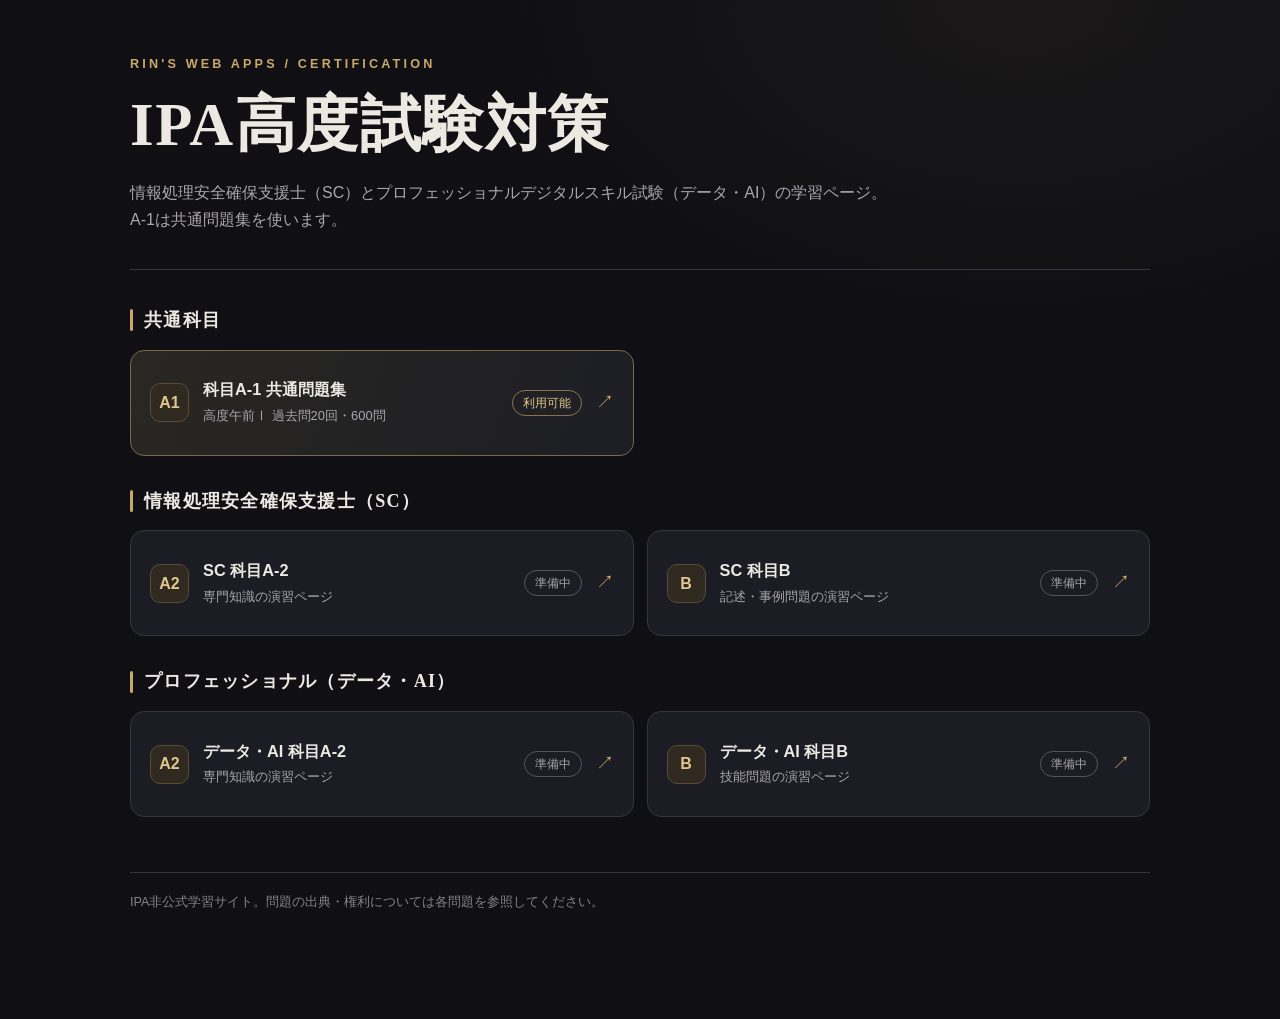
==== index.html @ ad16bf53 "Add files via upload" ====
<!doctype html>
<html lang="ja"><head><meta charset="utf-8"><meta name="viewport" content="width=device-width,initial-scale=1"><meta name="theme-color" content="#101014"><link rel="stylesheet" href="assets/portal.css"><title>IPA高度試験対策 | Rin’s Web Apps</title></head>
<body><div class="wrap">
<header><p class="eyebrow">RIN'S WEB APPS / CERTIFICATION</p><h1>IPA高度試験対策</h1>
<p class="intro">情報処理安全確保支援士（SC）とプロフェッショナルデジタルスキル試験（データ・AI）の学習ページ。A-1は共通問題集を使います。</p></header>
<hr class="top-rule">
<section class="course" aria-labelledby="common"><h2 class="heading" id="common">共通科目</h2><div class="cards"><a class="tile hero" href="a1/" aria-label="科目A-1 共通問題集：利用可能">
      <span class="glyph" aria-hidden="true">A1</span>
      <span class="content"><strong>科目A-1 共通問題集</strong><small>高度午前Ⅰ 過去問20回・600問</small></span>
      <span class="state ready">利用可能</span><span class="arrow" aria-hidden="true">↗</span>
    </a></div></section>
<section class="course" aria-labelledby="sc"><h2 class="heading" id="sc">情報処理安全確保支援士（SC）</h2><div class="cards"><a class="tile" href="sc/a2.html" aria-label="SC 科目A-2：準備中">
      <span class="glyph" aria-hidden="true">A2</span>
      <span class="content"><strong>SC 科目A-2</strong><small>専門知識の演習ページ</small></span>
      <span class="state">準備中</span><span class="arrow" aria-hidden="true">↗</span>
    </a><a class="tile" href="sc/b.html" aria-label="SC 科目B：準備中">
      <span class="glyph" aria-hidden="true">B</span>
      <span class="content"><strong>SC 科目B</strong><small>記述・事例問題の演習ページ</small></span>
      <span class="state">準備中</span><span class="arrow" aria-hidden="true">↗</span>
    </a></div></section>
<section class="course" aria-labelledby="pd"><h2 class="heading" id="pd">プロフェッショナル（データ・AI）</h2><div class="cards"><a class="tile" href="pd/data-ai/a2.html" aria-label="データ・AI 科目A-2：準備中">
      <span class="glyph" aria-hidden="true">A2</span>
      <span class="content"><strong>データ・AI 科目A-2</strong><small>専門知識の演習ページ</small></span>
      <span class="state">準備中</span><span class="arrow" aria-hidden="true">↗</span>
    </a><a class="tile" href="pd/data-ai/b.html" aria-label="データ・AI 科目B：準備中">
      <span class="glyph" aria-hidden="true">B</span>
      <span class="content"><strong>データ・AI 科目B</strong><small>技能問題の演習ページ</small></span>
      <span class="state">準備中</span><span class="arrow" aria-hidden="true">↗</span>
    </a></div></section>
<footer>IPA非公式学習サイト。問題の出典・権利については各問題を参照してください。</footer></div></body></html>
---- assets/portal.css ----
/* Landing and future-course pages. A-1 retains its original style.css. */
:root{color-scheme:dark;--bg:#101014;--panel:#1c1d24;--border:#343540;--text:#ece9e2;--muted:#aaa5ae;--gold:#c9a86a;--gold2:#e0c78f;--focus:#7db8ff}
*{box-sizing:border-box}
body{margin:0;min-height:100vh;background:radial-gradient(ellipse 800px 500px at 80% 0,rgba(201,168,106,.055),transparent 65%),var(--bg);font-family:-apple-system,BlinkMacSystemFont,"Hiragino Kaku Gothic ProN","Noto Sans JP",sans-serif;color:var(--text);line-height:1.7}
a{color:inherit;text-decoration:none} a:focus-visible{outline:2px solid var(--focus);outline-offset:4px}
.wrap{width:min(1020px,calc(100% - 36px));margin:0 auto;padding:54px 0 86px}
.eyebrow{font-size:.79rem;color:var(--gold);letter-spacing:.25em;font-weight:700;margin:0 0 10px}
h1{font-family:"Hiragino Mincho ProN","Yu Mincho",serif;font-size:clamp(2.25rem,5vw,3.8rem);font-weight:600;line-height:1.3;letter-spacing:.025em;margin:0 0 14px}
.intro{color:var(--muted);margin:0 0 36px;max-width:760px}.top-rule{border:0;border-top:1px solid var(--border);margin:0 0 35px}
.course{margin-top:30px}.heading{font-family:"Hiragino Mincho ProN","Yu Mincho",serif;letter-spacing:.07em;font-size:1.13rem;margin:0 0 14px;display:flex;align-items:center;gap:11px}.heading:before{content:"";height:22px;width:3px;background:var(--gold);border-radius:2px}
.cards{display:grid;grid-template-columns:repeat(2,minmax(0,1fr));gap:13px}.tile{display:flex;align-items:center;gap:14px;border:1px solid var(--border);border-radius:14px;padding:18px 19px;background:var(--panel);transition:background .16s,border-color .16s,transform .16s;min-height:106px}
.tile:hover{background:#24252d;border-color:#8a734a;transform:translateY(-1px)}.tile.hero{border-color:#7c6846;background:linear-gradient(110deg,#292722,#1d1e25)}
.tile .glyph{display:grid;place-items:center;flex:none;height:39px;width:39px;border-radius:10px;color:var(--gold2);border:1px solid #594b34;background:#302920;font-weight:700}
.tile .content{flex:1;min-width:0}.tile strong{display:block;font-size:1.02rem;line-height:1.45}.tile small{display:block;color:var(--muted);font-size:.81rem;margin-top:3px}.arrow{color:var(--gold);font-size:1.1rem}.state{font-size:.73rem;color:var(--muted);border:1px solid #57535b;border-radius:30px;padding:2px 10px;white-space:nowrap}
.state.ready{color:var(--gold2);border-color:#8a734a}
footer{border-top:1px solid var(--border);color:#85818a;font-size:.79rem;padding:19px 0;margin-top:55px}.back{display:inline-block;color:var(--muted);font-size:.89rem;margin-bottom:24px}.back:hover{color:var(--gold2)}.detail{border:1px solid var(--border);background:var(--panel);padding:29px;border-radius:17px;margin:24px 0 27px}.detail p{color:var(--muted)}.detail .status{display:inline-block;border:1px solid #7c6846;border-radius:30px;color:var(--gold2);font-size:.82rem;padding:3px 12px}.actions{display:flex;flex-wrap:wrap;gap:12px}.action{border:1px solid #8a734a;background:#302921;border-radius:10px;padding:11px 17px;color:var(--gold2);font-size:.92rem}.action.secondary{background:transparent;border-color:var(--border);color:var(--text)}
@media(max-width:680px){.wrap{padding-top:30px}.cards{grid-template-columns:1fr}.tile{min-height:90px;padding:14px}.state{padding:2px 7px}.detail{padding:19px}}
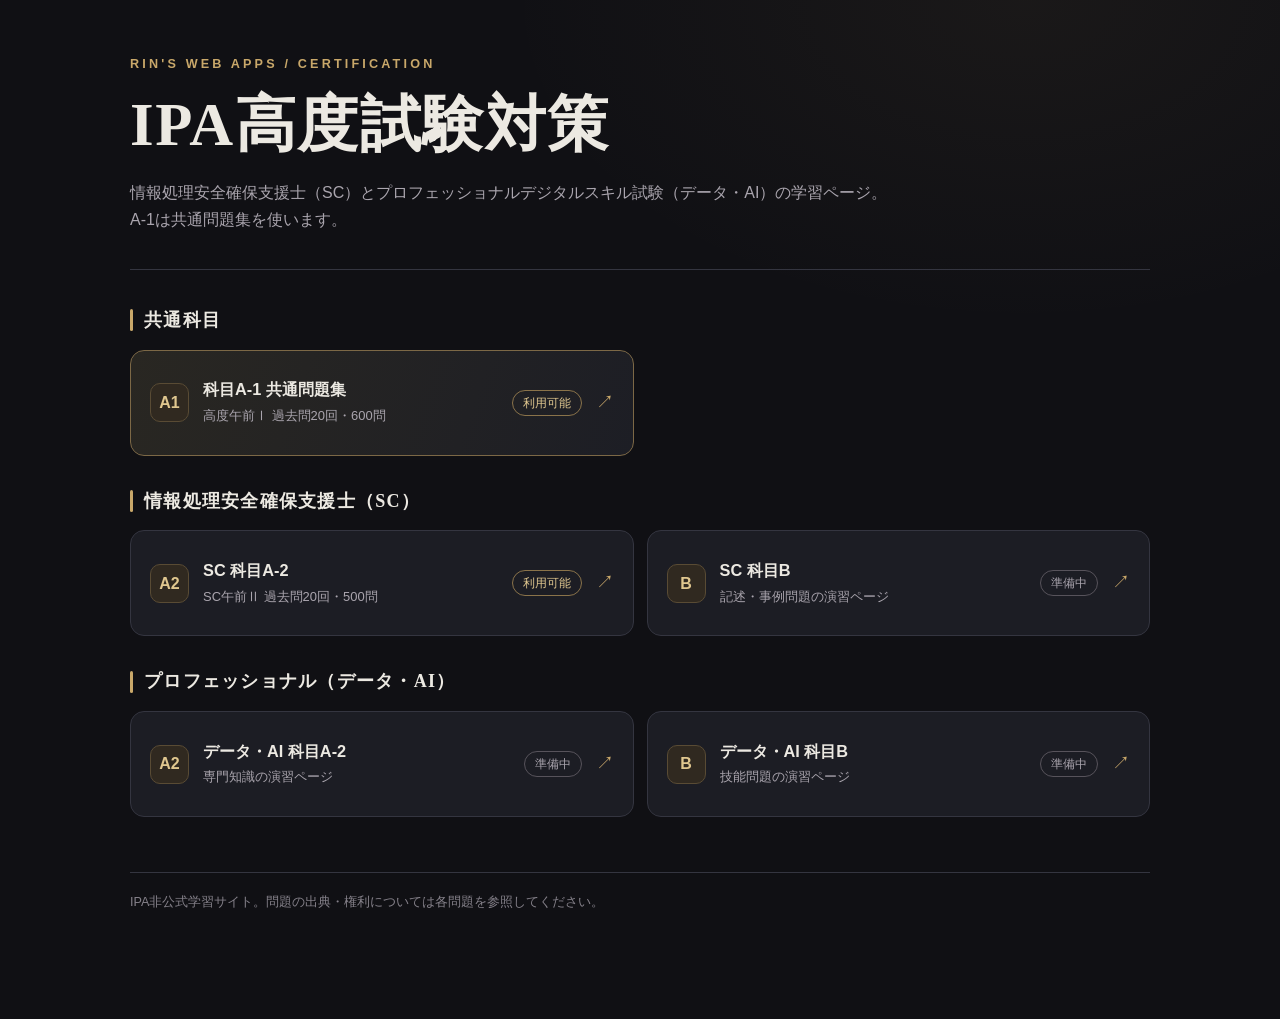
==== commit 4acf31a3: "Add files via upload" ====
--- a/index.html
+++ b/index.html
@@ -9,10 +9,10 @@
       <span class="content"><strong>科目A-1 共通問題集</strong><small>高度午前Ⅰ 過去問20回・600問</small></span>
       <span class="state ready">利用可能</span><span class="arrow" aria-hidden="true">↗</span>
     </a></div></section>
-<section class="course" aria-labelledby="sc"><h2 class="heading" id="sc">情報処理安全確保支援士（SC）</h2><div class="cards"><a class="tile" href="sc/a2.html" aria-label="SC 科目A-2：準備中">
+<section class="course" aria-labelledby="sc"><h2 class="heading" id="sc">情報処理安全確保支援士（SC）</h2><div class="cards"><a class="tile" href="sc/a2.html" aria-label="SC 科目A-2：500問利用可能">
       <span class="glyph" aria-hidden="true">A2</span>
-      <span class="content"><strong>SC 科目A-2</strong><small>専門知識の演習ページ</small></span>
-      <span class="state">準備中</span><span class="arrow" aria-hidden="true">↗</span>
+      <span class="content"><strong>SC 科目A-2</strong><small>SC午前Ⅱ 過去問20回・500問</small></span>
+      <span class="state ready">利用可能</span><span class="arrow" aria-hidden="true">↗</span>
     </a><a class="tile" href="sc/b.html" aria-label="SC 科目B：準備中">
       <span class="glyph" aria-hidden="true">B</span>
       <span class="content"><strong>SC 科目B</strong><small>記述・事例問題の演習ページ</small></span>
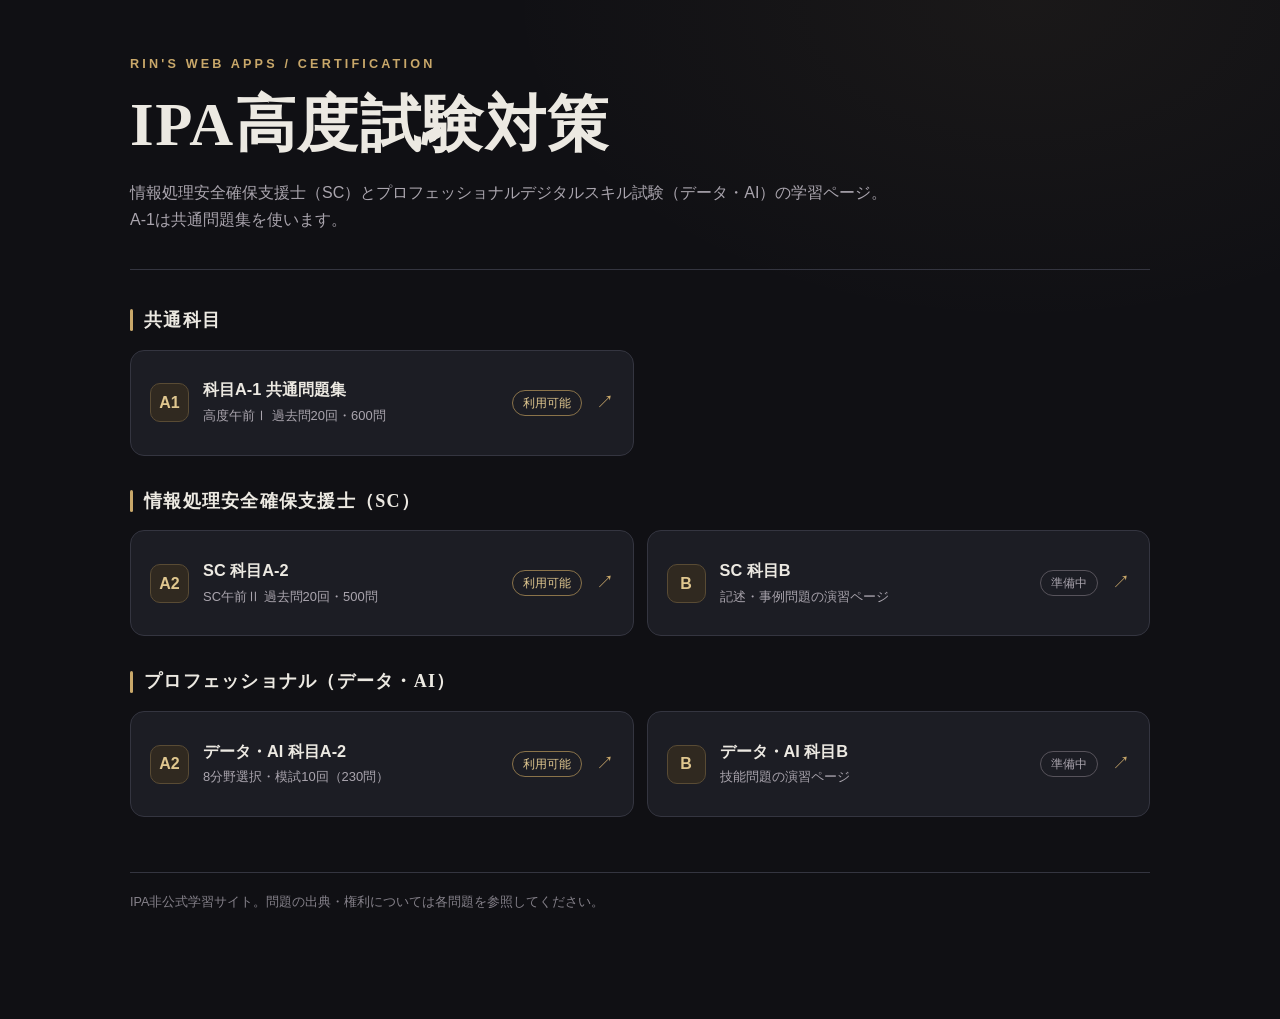
==== commit e720da09: "Add files via upload" ====
--- a/index.html
+++ b/index.html
@@ -4,7 +4,7 @@
 <header><p class="eyebrow">RIN'S WEB APPS / CERTIFICATION</p><h1>IPA高度試験対策</h1>
 <p class="intro">情報処理安全確保支援士（SC）とプロフェッショナルデジタルスキル試験（データ・AI）の学習ページ。A-1は共通問題集を使います。</p></header>
 <hr class="top-rule">
-<section class="course" aria-labelledby="common"><h2 class="heading" id="common">共通科目</h2><div class="cards"><a class="tile hero" href="a1/" aria-label="科目A-1 共通問題集：利用可能">
+<section class="course" aria-labelledby="common"><h2 class="heading" id="common">共通科目</h2><div class="cards"><a class="tile" href="a1/" aria-label="科目A-1 共通問題集：利用可能">
       <span class="glyph" aria-hidden="true">A1</span>
       <span class="content"><strong>科目A-1 共通問題集</strong><small>高度午前Ⅰ 過去問20回・600問</small></span>
       <span class="state ready">利用可能</span><span class="arrow" aria-hidden="true">↗</span>
@@ -18,10 +18,10 @@
       <span class="content"><strong>SC 科目B</strong><small>記述・事例問題の演習ページ</small></span>
       <span class="state">準備中</span><span class="arrow" aria-hidden="true">↗</span>
     </a></div></section>
-<section class="course" aria-labelledby="pd"><h2 class="heading" id="pd">プロフェッショナル（データ・AI）</h2><div class="cards"><a class="tile" href="pd/data-ai/a2.html" aria-label="データ・AI 科目A-2：準備中">
+<section class="course" aria-labelledby="pd"><h2 class="heading" id="pd">プロフェッショナル（データ・AI）</h2><div class="cards"><a class="tile" href="pd/data-ai/a2.html" aria-label="データ・AI 科目A-2：オリジナル予想問題230問を利用可能">
       <span class="glyph" aria-hidden="true">A2</span>
-      <span class="content"><strong>データ・AI 科目A-2</strong><small>専門知識の演習ページ</small></span>
-      <span class="state">準備中</span><span class="arrow" aria-hidden="true">↗</span>
+      <span class="content"><strong>データ・AI 科目A-2</strong><small>8分野選択・模試10回（230問）</small></span>
+      <span class="state ready">利用可能</span><span class="arrow" aria-hidden="true">↗</span>
     </a><a class="tile" href="pd/data-ai/b.html" aria-label="データ・AI 科目B：準備中">
       <span class="glyph" aria-hidden="true">B</span>
       <span class="content"><strong>データ・AI 科目B</strong><small>技能問題の演習ページ</small></span>
--- a/assets/portal.css
+++ b/assets/portal.css
@@ -9,7 +9,16 @@
 .intro{color:var(--muted);margin:0 0 36px;max-width:760px}.top-rule{border:0;border-top:1px solid var(--border);margin:0 0 35px}
 .course{margin-top:30px}.heading{font-family:"Hiragino Mincho ProN","Yu Mincho",serif;letter-spacing:.07em;font-size:1.13rem;margin:0 0 14px;display:flex;align-items:center;gap:11px}.heading:before{content:"";height:22px;width:3px;background:var(--gold);border-radius:2px}
 .cards{display:grid;grid-template-columns:repeat(2,minmax(0,1fr));gap:13px}.tile{display:flex;align-items:center;gap:14px;border:1px solid var(--border);border-radius:14px;padding:18px 19px;background:var(--panel);transition:background .16s,border-color .16s,transform .16s;min-height:106px}
-.tile:hover{background:#24252d;border-color:#8a734a;transform:translateY(-1px)}.tile.hero{border-color:#7c6846;background:linear-gradient(110deg,#292722,#1d1e25)}
+/* All course tiles share the same idle appearance. Gold only indicates hover/focus,
+   never a permanently selected A-1 course. */
+.tile:is(:hover,:focus-visible){
+  background:linear-gradient(110deg,#3c3122,#292620);
+  border-color:var(--gold);
+  box-shadow:0 0 0 1px rgba(201,168,106,.22),0 9px 28px rgba(0,0,0,.22);
+  transform:translateY(-2px);
+}
+.tile:focus-visible{outline:2px solid var(--focus);outline-offset:3px}
+@media(prefers-reduced-motion:reduce){.tile{transition:none}.tile:is(:hover,:focus-visible){transform:none}}
 .tile .glyph{display:grid;place-items:center;flex:none;height:39px;width:39px;border-radius:10px;color:var(--gold2);border:1px solid #594b34;background:#302920;font-weight:700}
 .tile .content{flex:1;min-width:0}.tile strong{display:block;font-size:1.02rem;line-height:1.45}.tile small{display:block;color:var(--muted);font-size:.81rem;margin-top:3px}.arrow{color:var(--gold);font-size:1.1rem}.state{font-size:.73rem;color:var(--muted);border:1px solid #57535b;border-radius:30px;padding:2px 10px;white-space:nowrap}
 .state.ready{color:var(--gold2);border-color:#8a734a}
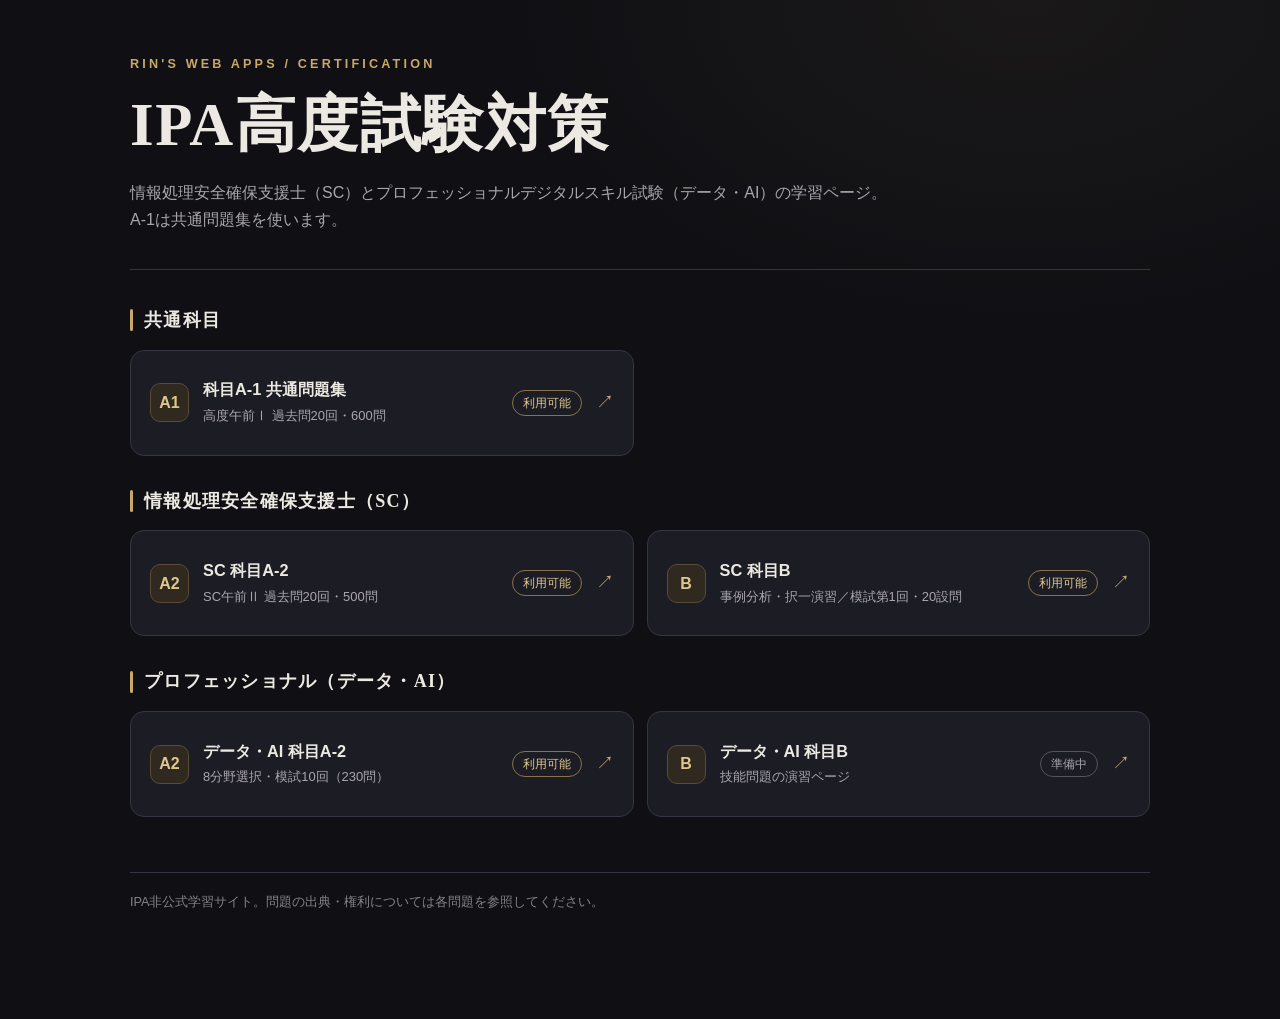
==== commit 8b39be71: "Add files via upload" ====
--- a/index.html
+++ b/index.html
@@ -13,10 +13,10 @@
       <span class="glyph" aria-hidden="true">A2</span>
       <span class="content"><strong>SC 科目A-2</strong><small>SC午前Ⅱ 過去問20回・500問</small></span>
       <span class="state ready">利用可能</span><span class="arrow" aria-hidden="true">↗</span>
-    </a><a class="tile" href="sc/b.html" aria-label="SC 科目B：準備中">
+    </a><a class="tile" href="sc/b.html" aria-label="SC 科目B：オリジナル模試 第1回・20設問が利用可能">
       <span class="glyph" aria-hidden="true">B</span>
-      <span class="content"><strong>SC 科目B</strong><small>記述・事例問題の演習ページ</small></span>
-      <span class="state">準備中</span><span class="arrow" aria-hidden="true">↗</span>
+      <span class="content"><strong>SC 科目B</strong><small>事例分析・択一演習／模試第1回・20設問</small></span>
+      <span class="state ready">利用可能</span><span class="arrow" aria-hidden="true">↗</span>
     </a></div></section>
 <section class="course" aria-labelledby="pd"><h2 class="heading" id="pd">プロフェッショナル（データ・AI）</h2><div class="cards"><a class="tile" href="pd/data-ai/a2.html" aria-label="データ・AI 科目A-2：オリジナル予想問題230問を利用可能">
       <span class="glyph" aria-hidden="true">A2</span>
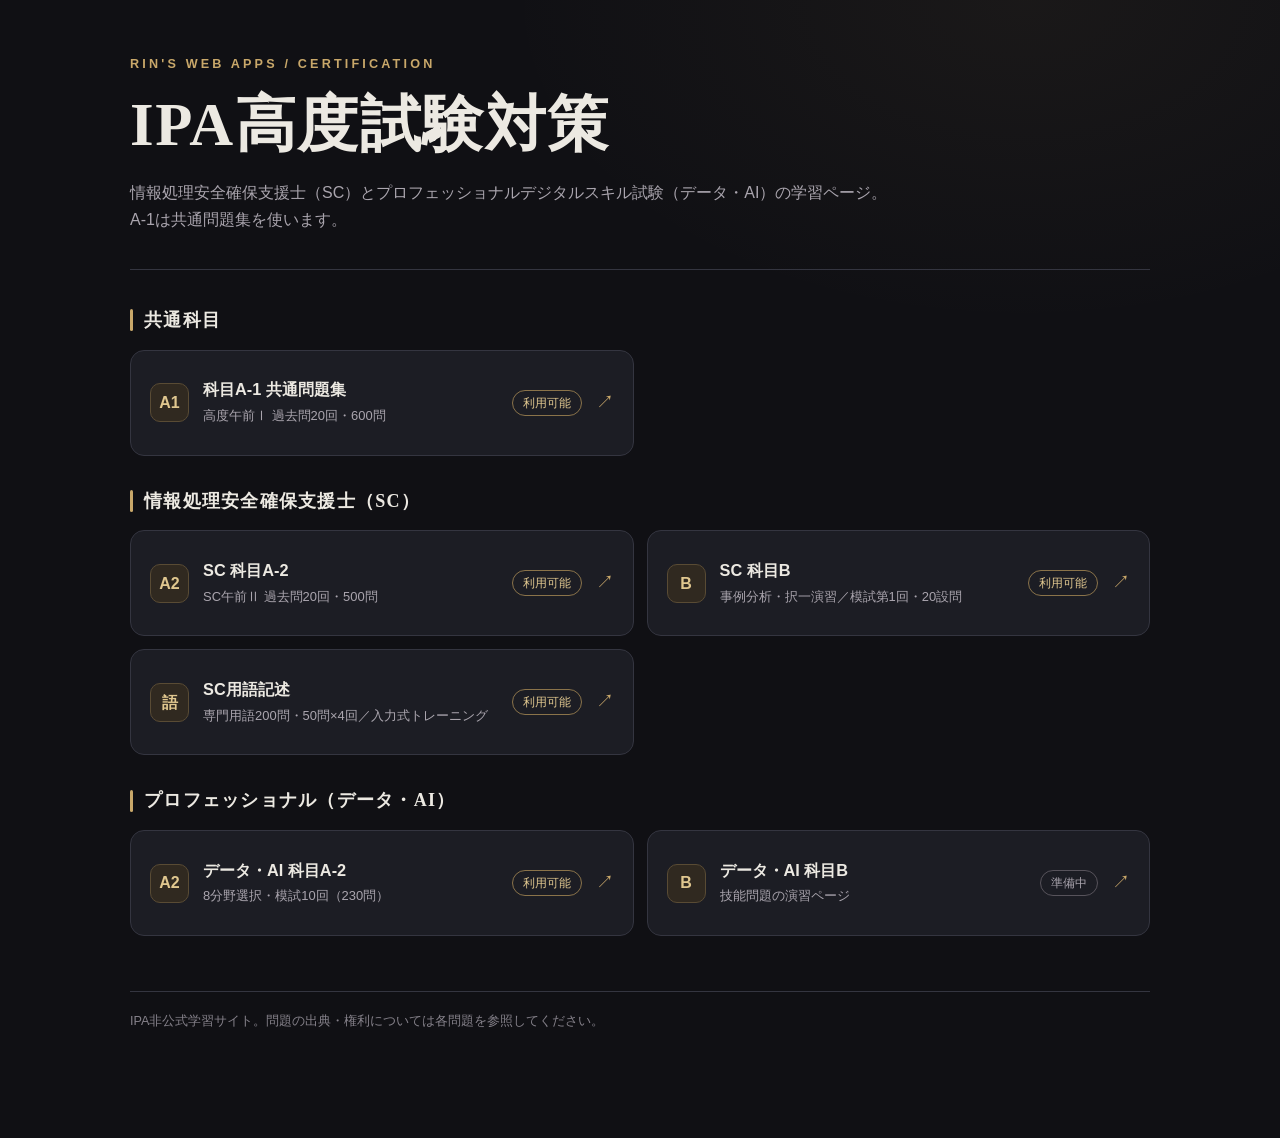
==== commit 37e2fb36: "Add files via upload" ====
--- a/index.html
+++ b/index.html
@@ -17,6 +17,10 @@
       <span class="glyph" aria-hidden="true">B</span>
       <span class="content"><strong>SC 科目B</strong><small>事例分析・択一演習／模試第1回・20設問</small></span>
       <span class="state ready">利用可能</span><span class="arrow" aria-hidden="true">↗</span>
+    </a><a class="tile" href="sc/vocab.html" aria-label="SC用語記述：専門用語200問を利用可能">
+      <span class="glyph" aria-hidden="true">語</span>
+      <span class="content"><strong>SC用語記述</strong><small>専門用語200問・50問×4回／入力式トレーニング</small></span>
+      <span class="state ready">利用可能</span><span class="arrow" aria-hidden="true">↗</span>
     </a></div></section>
 <section class="course" aria-labelledby="pd"><h2 class="heading" id="pd">プロフェッショナル（データ・AI）</h2><div class="cards"><a class="tile" href="pd/data-ai/a2.html" aria-label="データ・AI 科目A-2：オリジナル予想問題230問を利用可能">
       <span class="glyph" aria-hidden="true">A2</span>
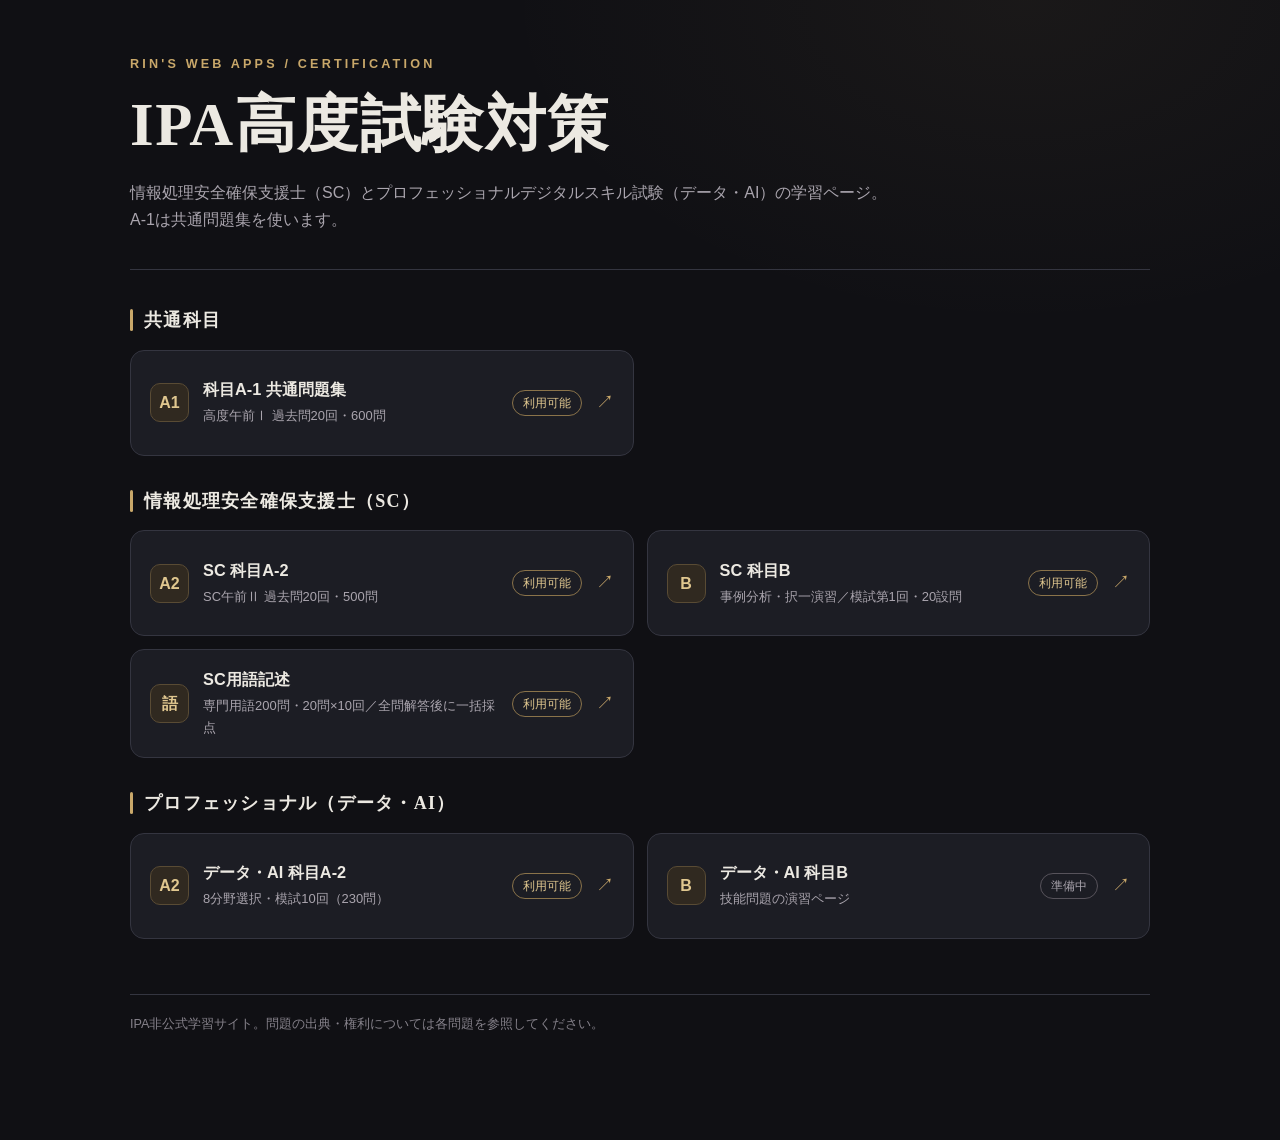
==== commit 03280c73: "Add files via upload" ====
--- a/index.html
+++ b/index.html
@@ -19,7 +19,7 @@
       <span class="state ready">利用可能</span><span class="arrow" aria-hidden="true">↗</span>
     </a><a class="tile" href="sc/vocab.html" aria-label="SC用語記述：専門用語200問を利用可能">
       <span class="glyph" aria-hidden="true">語</span>
-      <span class="content"><strong>SC用語記述</strong><small>専門用語200問・50問×4回／入力式トレーニング</small></span>
+      <span class="content"><strong>SC用語記述</strong><small>専門用語200問・20問×10回／全問解答後に一括採点</small></span>
       <span class="state ready">利用可能</span><span class="arrow" aria-hidden="true">↗</span>
     </a></div></section>
 <section class="course" aria-labelledby="pd"><h2 class="heading" id="pd">プロフェッショナル（データ・AI）</h2><div class="cards"><a class="tile" href="pd/data-ai/a2.html" aria-label="データ・AI 科目A-2：オリジナル予想問題230問を利用可能">
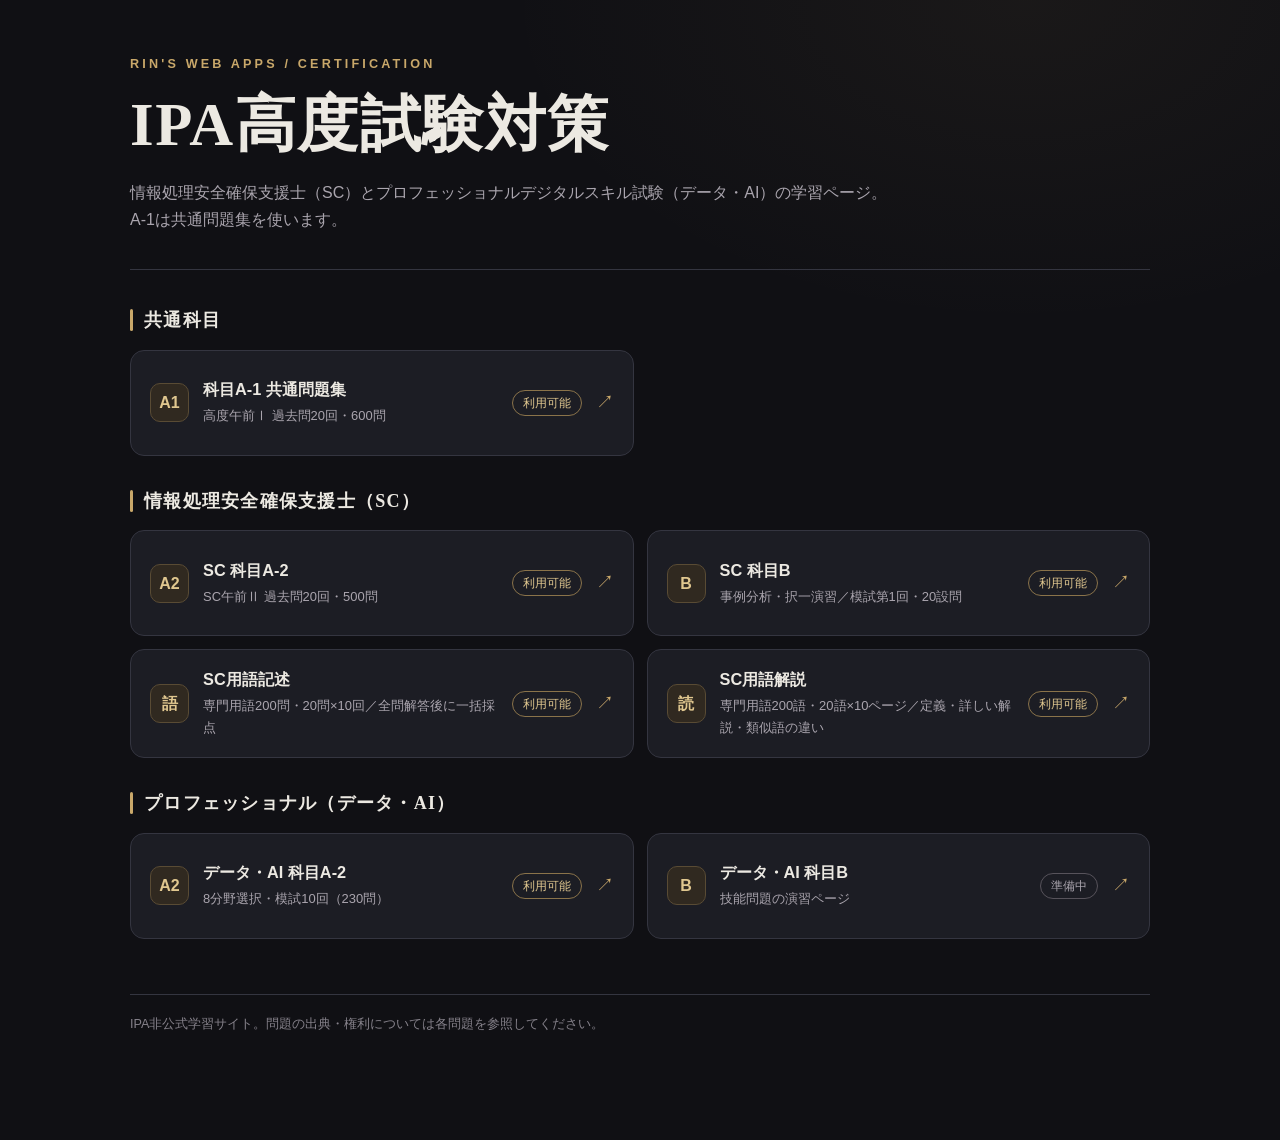
==== commit e829f638: "Add files via upload" ====
--- a/index.html
+++ b/index.html
@@ -21,6 +21,10 @@
       <span class="glyph" aria-hidden="true">語</span>
       <span class="content"><strong>SC用語記述</strong><small>専門用語200問・20問×10回／全問解答後に一括採点</small></span>
       <span class="state ready">利用可能</span><span class="arrow" aria-hidden="true">↗</span>
+    </a><a class="tile" href="sc/vocab-guide.html" aria-label="SC用語解説：専門用語200語を読む">
+      <span class="glyph" aria-hidden="true">読</span>
+      <span class="content"><strong>SC用語解説</strong><small>専門用語200語・20語×10ページ／定義・詳しい解説・類似語の違い</small></span>
+      <span class="state ready">利用可能</span><span class="arrow" aria-hidden="true">↗</span>
     </a></div></section>
 <section class="course" aria-labelledby="pd"><h2 class="heading" id="pd">プロフェッショナル（データ・AI）</h2><div class="cards"><a class="tile" href="pd/data-ai/a2.html" aria-label="データ・AI 科目A-2：オリジナル予想問題230問を利用可能">
       <span class="glyph" aria-hidden="true">A2</span>
